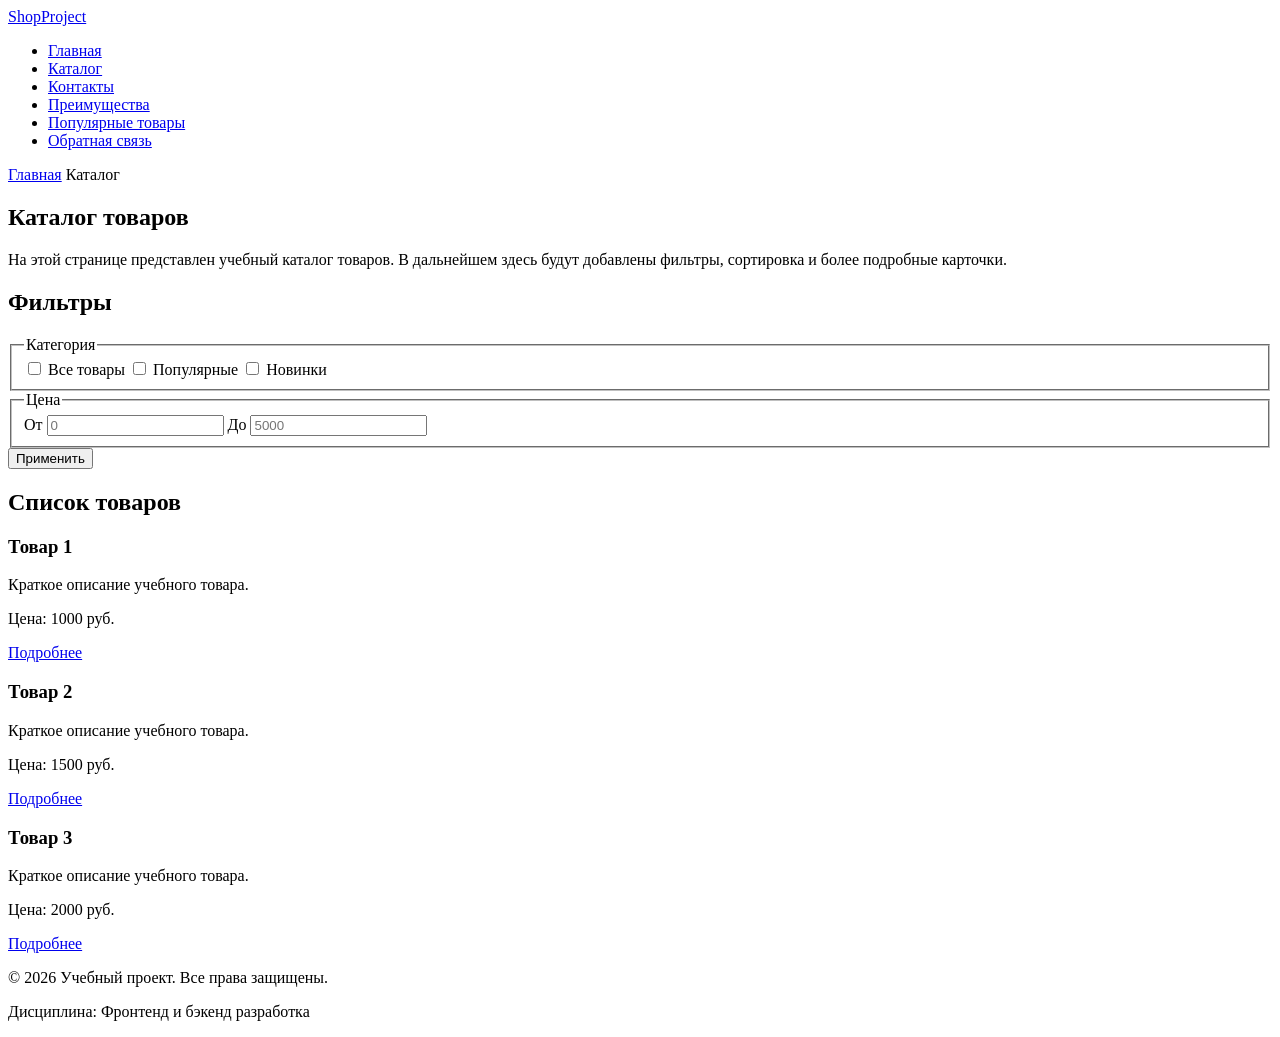
==== catalog.html @ d7f542c7 "56" ====
<!DOCTYPE html>
<html lang="ru">
<head>
  <meta charset="UTF-8">
  <meta name="viewport" content="width=device-width, initial-scale=1.0">
  <meta name="description" content="Каталог товаров учебного интернет-магазина.">
  <title>Каталог товаров — Учебный интернет-магазин</title>
  <link rel="stylesheet" href="css/style.css">
</head>
<body>
  <header>
    <div class="site-header">
      <a class="site-logo" href="index.html">ShopProject</a>

      <nav class="site-nav" aria-label="Основная навигация">
        <ul class="site-nav__list">
          <li><a href="index.html">Главная</a></li>
          <li><a href="catalog.html">Каталог</a></li>
          <li><a href="contacts.html">Контакты</a></li>
          <li><a href="index.html#advantages">Преимущества</a></li>
          <li><a href="index.html#popular">Популярные товары</a></li>
          <li><a href="index.html#contacts">Обратная связь</a></li>
        </ul>
      </nav>
    </div>
  </header>

  <main>
    <nav class="breadcrumbs" aria-label="Хлебные крошки">
      <a href="index.html">Главная</a>
      <span>Каталог</span>
    </nav>

    <section class="section">
      <h1>Каталог товаров</h1>
      <p>
        На этой странице представлен учебный каталог товаров.
        В дальнейшем здесь будут добавлены фильтры, сортировка и более
        подробные карточки.
      </p>
    </section>

    <section class="catalog-layout">
      <aside class="catalog-filters">
        <h2>Фильтры</h2>

        <form class="filters-form" action="#" method="get">
          <fieldset>
            <legend>Категория</legend>

            <label>
              <input type="checkbox" name="category" value="all">
              Все товары
            </label>

            <label>
              <input type="checkbox" name="category" value="popular">
              Популярные
            </label>

            <label>
              <input type="checkbox" name="category" value="new">
              Новинки
            </label>
          </fieldset>

          <fieldset>
            <legend>Цена</legend>

            <label for="price-from">От</label>
            <input id="price-from" name="price-from" type="number" min="0" placeholder="0">

            <label for="price-to">До</label>
            <input id="price-to" name="price-to" type="number" min="0" placeholder="5000">
          </fieldset>

          <button class="button" type="submit">Применить</button>
        </form>
      </aside>

      <section class="catalog-products">
        <h2>Список товаров</h2>

        <div class="products-grid">
          <article class="product-card">
            <h3>Товар 1</h3>
            <p>Краткое описание учебного товара.</p>
            <p>Цена: 1000 руб.</p>
            <a class="button" href="index.html#popular">Подробнее</a>
          </article>

          <article class="product-card">
            <h3>Товар 2</h3>
            <p>Краткое описание учебного товара.</p>
            <p>Цена: 1500 руб.</p>
            <a class="button" href="index.html#popular">Подробнее</a>
          </article>

          <article class="product-card">
            <h3>Товар 3</h3>
            <p>Краткое описание учебного товара.</p>
            <p>Цена: 2000 руб.</p>
            <a class="button" href="index.html#popular">Подробнее</a>
          </article>
        </div>
      </section>
    </section>
  </main>

  <footer>
    <p>&copy; 2026 Учебный проект. Все права защищены.</p>
    <p>Дисциплина: Фронтенд и бэкенд разработка</p>
  </footer>
</body>
</html>
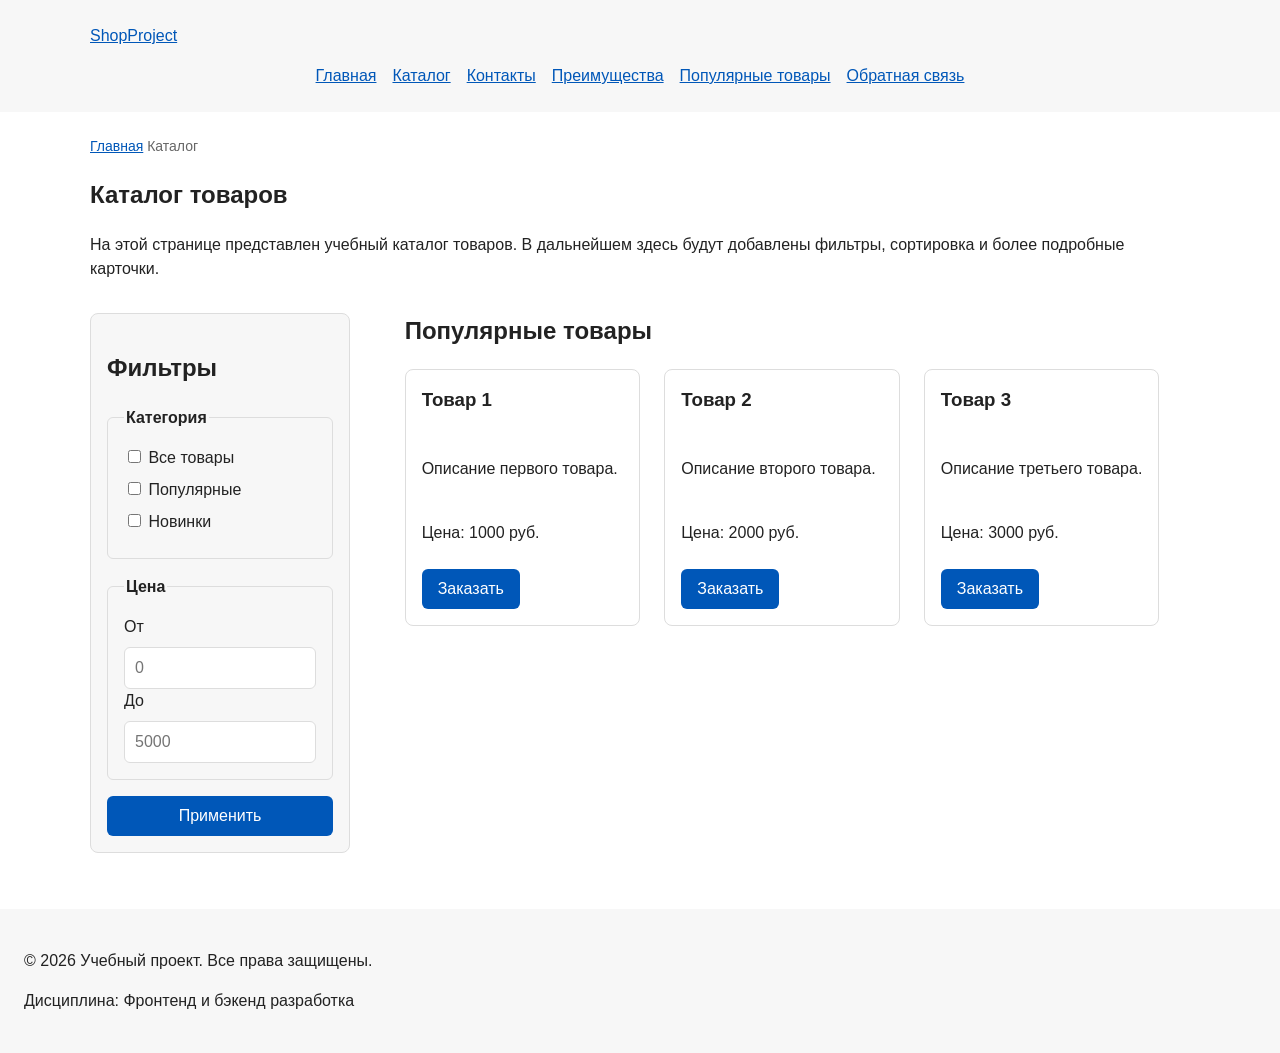
==== commit 9a079403: "jk" ====
--- a/catalog.html
+++ b/catalog.html
@@ -77,35 +77,35 @@
           <button class="button" type="submit">Применить</button>
         </form>
       </aside>
+      <section class="section" id="popular">
+  <h2>Популярные товары</h2>
+  <div class="products-grid">
+    <!-- Первая карточка -->
+    <article class="product-card">
+      <h3 class="product-card__title">Товар 1</h3>
+      <p>Описание первого товара.</p>
+      <p>Цена: 1000 руб.</p>
+      <button class="button product-card__button" type="button" data-product="Товар 1">Заказать</button>
+    </article>
 
-      <section class="catalog-products">
-        <h2>Список товаров</h2>
+    <!-- Вторая карточка -->
+    <article class="product-card">
+      <h3 class="product-card__title">Товар 2</h3>
+      <p>Описание второго товара.</p>
+      <p>Цена: 2000 руб.</p>
+      <button class="button product-card__button" type="button" data-product="Товар 2">Заказать</button>
+    </article>
 
-        <div class="products-grid">
-          <article class="product-card">
-            <h3>Товар 1</h3>
-            <p>Краткое описание учебного товара.</p>
-            <p>Цена: 1000 руб.</p>
-            <a class="button" href="index.html#popular">Подробнее</a>
-          </article>
-
-          <article class="product-card">
-            <h3>Товар 2</h3>
-            <p>Краткое описание учебного товара.</p>
-            <p>Цена: 1500 руб.</p>
-            <a class="button" href="index.html#popular">Подробнее</a>
-          </article>
-
-          <article class="product-card">
-            <h3>Товар 3</h3>
-            <p>Краткое описание учебного товара.</p>
-            <p>Цена: 2000 руб.</p>
-            <a class="button" href="index.html#popular">Подробнее</a>
-          </article>
-        </div>
-      </section>
-    </section>
-  </main>
+    <!-- Третья карточка -->
+    <article class="product-card">
+      <h3 class="product-card__title">Товар 3</h3>
+      <p>Описание третьего товара.</p>
+      <p>Цена: 3000 руб.</p>
+      <button class="button product-card__button" type="button" data-product="Товар 3">Заказать</button>
+    </article>
+  </div>
+</section>
+</main>
 
   <footer>
     <p>&copy; 2026 Учебный проект. Все права защищены.</p>
--- a/css/style.css
+++ b/css/style.css
@@ -0,0 +1,386 @@
+/* ===============================
+   1. Переменные проекта
+   =============================== */
+
+:root {
+  /* Цвета */
+  --color-bg: #ffffff;
+  --color-text: #222222;
+  --color-muted: #666666;
+  --color-primary: #0057b8;
+  --color-primary-dark: #003f86;
+  --color-border: #dddddd;
+  --color-surface: #f7f7f7;
+  --color-surface-accent: #eef5ff;
+  --color-danger: #b00020;
+  --color-success: #168a2f;
+  --color-success-bg: #eefaf0;
+  --color-white: #ffffff;
+
+  /* Отступы */
+  --space-xs: 4px;
+  --space-sm: 8px;
+  --space-md: 16px;
+  --space-lg: 24px;
+  --space-xl: 32px;
+
+  /* Скругления */
+  --radius-sm: 6px;
+  --radius-md: 8px;
+  --radius-lg: 12px;
+
+  /* Размеры */
+  --container-width: 1100px;
+}
+
+/* ===============================
+   2. Базовые стили
+   =============================== */
+
+/* border-box: padding и border входят в ширину блока */
+* {
+  box-sizing: border-box;
+}
+
+/* Плавная прокрутка к якорям */
+html {
+  scroll-behavior: smooth;
+}
+
+/* margin: 0 убирает белую рамку вокруг страницы */
+body {
+  margin: 0;
+  font-family: Arial, sans-serif;
+  line-height: 1.5;
+  color: var(--color-text);
+  background-color: var(--color-bg);
+}
+
+header,
+main,
+footer {
+  padding: var(--space-lg);
+}
+
+header {
+  background-color: var(--color-surface);
+}
+
+footer {
+  background-color: var(--color-surface);
+}
+
+/* Подсветка раздела, на который перешли по якорю */
+:target {
+  outline: 2px dashed var(--color-primary);
+  outline-offset: 4px;
+}
+
+/* ===============================
+   3. Общие элементы интерфейса
+   =============================== */
+
+a {
+  color: var(--color-primary);
+}
+
+a:hover {
+  color: var(--color-primary-dark);
+}
+
+a:focus-visible {
+  outline: 2px solid var(--color-primary);
+  outline-offset: 3px;
+}
+
+.button {
+  display: inline-block;
+  padding: var(--space-sm) var(--space-md);
+  color: var(--color-white);
+  background-color: var(--color-primary);
+  text-decoration: none;
+  font: inherit;
+  border: none;
+  border-radius: var(--radius-sm);
+  cursor: pointer;
+}
+
+.button:hover {
+  color: var(--color-white);
+  background-color: var(--color-primary-dark);
+}
+
+.button:focus-visible {
+  outline: 2px solid var(--color-primary);
+  outline-offset: 3px;
+}
+
+.button:disabled {
+  opacity: 0.6;
+  cursor: not-allowed;
+}
+
+/* ===============================
+   4. Компоненты страницы
+   =============================== */
+
+/* Шапка */
+.site-header {
+  max-width: var(--container-width);
+  margin: 0 auto;
+}
+
+.site-header__logo { /* Переименовали */
+  font-weight: bold;
+  text-decoration: none;
+  color: var(--color-text);
+}
+
+.site-nav__list {
+  display: flex;
+  flex-wrap: wrap;
+  justify-content: center;
+  align-items: center;
+  gap: var(--space-md);
+  padding: 0;
+  margin: var(--space-md) 0 0;
+  list-style: none;
+}
+
+/* Убрали вложенность, добавили класс для ссылки */
+.site-nav__link {
+  display: inline-block;
+  padding: var(--space-sm) var(--space-md);
+  color: var(--color-primary);
+  text-decoration: none;
+  border-radius: var(--radius-sm);
+}
+
+.site-nav__link:hover {
+  color: var(--color-white);
+  background-color: var(--color-primary);
+}
+
+/* Добавим модификатор для активной ссылки (если нужно) */
+.site-nav__link--active {
+  color: var(--color-white);
+  background-color: var(--color-primary);
+}
+
+.breadcrumbs {
+  max-width: var(--container-width);
+  margin: 0 auto var(--space-md);
+  font-size: 14px;
+  color: var(--color-muted);
+}
+
+.breadcrumbs__link {
+  color: var(--color-primary);
+}
+
+.breadcrumbs__current::before {
+  content: " / ";
+  color: var(--color-muted);
+}
+/* Первый экран */
+.hero {
+  max-width: var(--container-width);
+  margin: 0 auto var(--space-xl);
+  padding: var(--space-xl) var(--space-lg);
+  background-color: var(--color-surface-accent);
+  border-radius: var(--radius-lg);
+}
+
+/* Разделы */
+.section {
+  max-width: var(--container-width);
+  margin: 0 auto var(--space-xl);
+}
+
+.section h2 {
+  margin-top: 0;
+}
+
+/* Сетка карточек (CSS Grid) */
+.products-grid {
+  display: grid;
+  grid-template-columns: repeat(3, 1fr);
+  gap: var(--space-lg);
+}
+
+/* Карточка товара (внутри — Flexbox) */
+/* Сам блок остается без изменений */
+.product-card {
+  display: flex;
+  flex-direction: column;
+  gap: var(--space-sm);
+  margin-bottom: 0;
+  padding: var(--space-md);
+  border: 1px solid var(--color-border);
+  border-radius: var(--radius-md);
+  background-color: var(--color-bg);
+}
+
+.product-card:hover {
+  border-color: var(--color-primary);
+}
+
+/* Элемент: заголовок карточки */
+.product-card__title {
+  margin-top: 0;
+}
+
+/* Элемент: кнопка внутри карточки */
+.product-card__button {
+  margin-top: auto;
+  align-self: flex-start;
+}
+/* Дополнительный блок */
+.aside-info {
+  max-width: var(--container-width);
+  margin: 0 auto var(--space-xl);
+  padding: var(--space-md);
+  border-left: 4px solid var(--color-primary);
+  background-color: var(--color-surface);
+}
+
+/* Страница каталога: фильтры + товары (CSS Grid) */
+.catalog-layout {
+  max-width: var(--container-width);
+  margin: 0 auto var(--space-xl);
+  display: grid;
+  grid-template-columns: 260px 1fr;
+  grid-template-areas: "filters products";
+  gap: var(--space-lg);
+}
+
+.catalog-filters {
+  grid-area: filters;
+  padding: var(--space-md);
+  border: 1px solid var(--color-border);
+  border-radius: var(--radius-md);
+  background-color: var(--color-surface);
+}
+
+.catalog-products {
+  grid-area: products;
+}
+
+.filters-form {
+  display: grid;
+  gap: var(--space-md);
+}
+
+.filters-form fieldset {
+  margin: 0;
+  padding: var(--space-md);
+  border: 1px solid var(--color-border);
+  border-radius: var(--radius-sm);
+}
+
+.filters-form legend {
+  font-weight: 700;
+}
+
+.filters-form label {
+  display: block;
+  margin-bottom: var(--space-sm);
+}
+
+.filters-form input[type="number"] {
+  width: 100%;
+  padding: 8px 10px;
+  border: 1px solid var(--color-border);
+  border-radius: var(--radius-sm);
+  font: inherit;
+}
+
+/* ===============================
+   5. Форма и модальное окно
+   =============================== */
+
+.order-dialog {
+  width: min(100% - 32px, 560px);
+  padding: var(--space-lg);
+  border: none;
+  border-radius: var(--radius-lg);
+}
+
+.order-dialog h2 {
+  margin-top: 0;
+}
+
+/* Затемнение фона */
+.order-dialog::backdrop {
+  background-color: rgba(0, 0, 0, 0.5);
+}
+
+.form-field {
+  margin-bottom: var(--space-md);
+}
+
+.form-field label {
+  display: block;
+  margin-bottom: var(--space-xs);
+}
+
+.form-field input,
+.form-field select,
+.form-field textarea {
+  width: 100%;
+  padding: 10px 12px;
+  border: 1px solid var(--color-border);
+  border-radius: var(--radius-sm);
+  font: inherit;
+}
+
+.form-field input[type="checkbox"] {
+  width: auto;
+}
+
+.form-field small {
+  display: block;
+  margin-top: var(--space-xs);
+  color: var(--color-muted);
+}
+
+/* Состояния полей */
+.form-field input:hover,
+.form-field select:hover,
+.form-field textarea:hover {
+  border-color: var(--color-primary);
+}
+
+.form-field input:focus-visible,
+.form-field select:focus-visible,
+.form-field textarea:focus-visible,
+.form-actions button:focus-visible {
+  outline: 2px solid var(--color-primary);
+  outline-offset: 3px;
+}
+
+/* Поля с ошибкой (aria-invalid ставит JavaScript) */
+[aria-invalid="true"] {
+  border-color: var(--color-danger);
+}
+
+.form-actions {
+  display: flex;
+  gap: 12px;
+  margin-top: 20px;
+}
+
+/* Сообщение об успешной отправке */
+.success-message {
+  max-width: var(--container-width);
+  margin: var(--space-lg) auto;
+  padding: var(--space-md);
+  border-left: 4px solid var(--color-success);
+  background-color: var(--color-success-bg);
+}
+
+header {
+    position: sticky;
+    top: 0;
+    z-index: 10;
+}
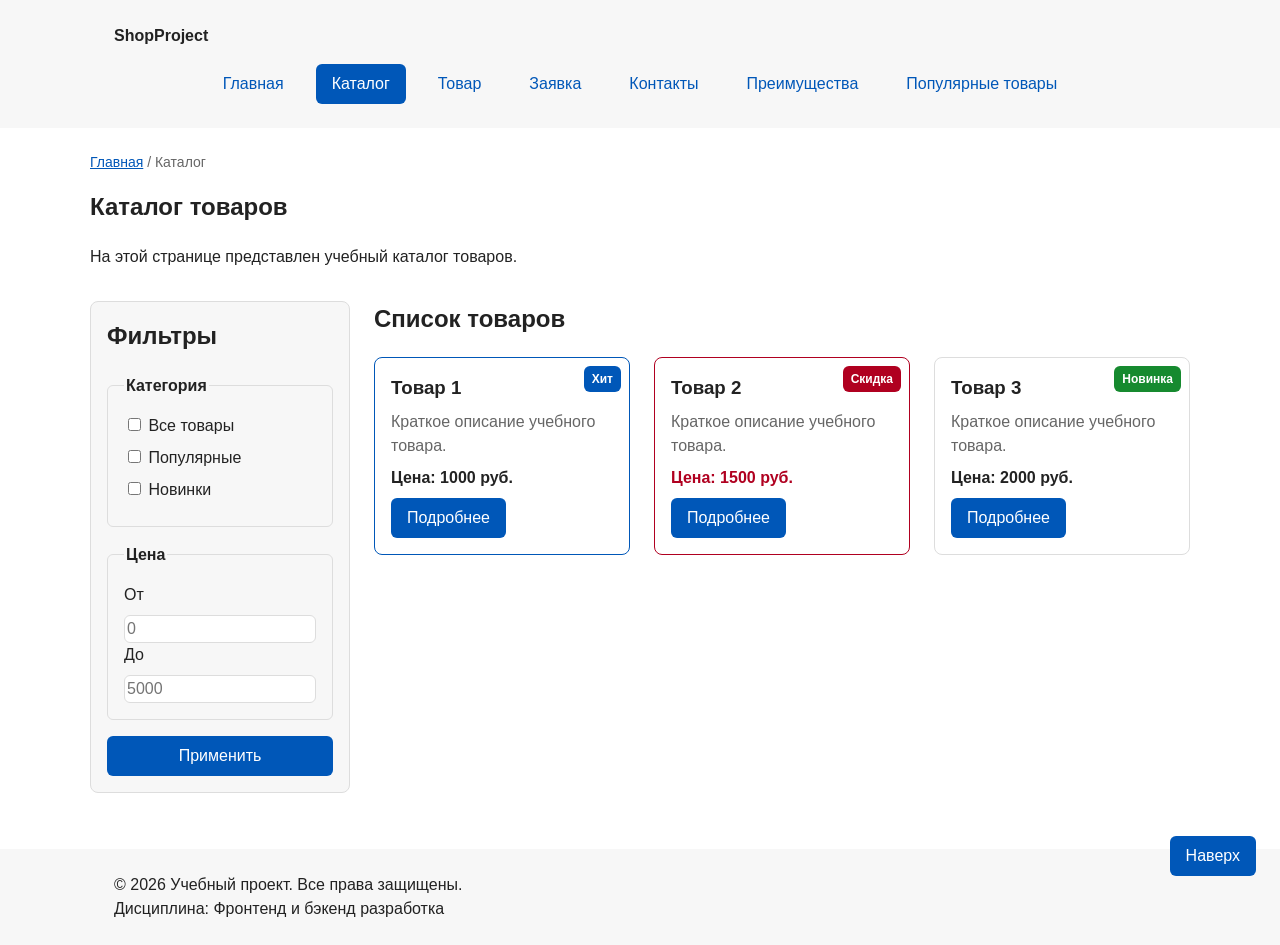
==== commit b84c966a: "hfk" ====
--- a/catalog.html
+++ b/catalog.html
@@ -8,108 +8,115 @@
   <link rel="stylesheet" href="css/style.css">
 </head>
 <body>
-  <header>
-    <div class="site-header">
-      <a class="site-logo" href="index.html">ShopProject</a>
+  <header class="site-header">
+    <div class="site-header__inner">
+      <a class="site-header__logo" href="index.html">ShopProject</a>
 
       <nav class="site-nav" aria-label="Основная навигация">
         <ul class="site-nav__list">
-          <li><a href="index.html">Главная</a></li>
-          <li><a href="catalog.html">Каталог</a></li>
-          <li><a href="contacts.html">Контакты</a></li>
-          <li><a href="index.html#advantages">Преимущества</a></li>
-          <li><a href="index.html#popular">Популярные товары</a></li>
-          <li><a href="index.html#contacts">Обратная связь</a></li>
+          <li class="site-nav__item"><a class="site-nav__link" href="index.html">Главная</a></li>
+          <li class="site-nav__item"><a class="site-nav__link site-nav__link--active" href="catalog.html">Каталог</a></li>
+          <li class="site-nav__item"><a class="site-nav__link" href="product.html">Товар</a></li>
+          <li class="site-nav__item"><a class="site-nav__link" href="order.html">Заявка</a></li>
+          <li class="site-nav__item"><a class="site-nav__link" href="contacts.html">Контакты</a></li>
+          <li class="site-nav__item"><a class="site-nav__link" href="index.html#advantages">Преимущества</a></li>
+          <li class="site-nav__item"><a class="site-nav__link" href="index.html#popular">Популярные товары</a></li>
         </ul>
       </nav>
     </div>
   </header>
 
-  <main>
+  <main class="page">
     <nav class="breadcrumbs" aria-label="Хлебные крошки">
-      <a href="index.html">Главная</a>
-      <span>Каталог</span>
+      <a class="breadcrumbs__link" href="index.html">Главная</a>
+      <span class="breadcrumbs__current">Каталог</span>
     </nav>
 
     <section class="section">
-      <h1>Каталог товаров</h1>
-      <p>
-        На этой странице представлен учебный каталог товаров.
-        В дальнейшем здесь будут добавлены фильтры, сортировка и более
-        подробные карточки.
-      </p>
+      <h1 class="section__title">Каталог товаров</h1>
+      <p>На этой странице представлен учебный каталог товаров.</p>
     </section>
 
     <section class="catalog-layout">
       <aside class="catalog-filters">
-        <h2>Фильтры</h2>
+        <h2 class="catalog-filters__title">Фильтры</h2>
 
         <form class="filters-form" action="#" method="get">
-          <fieldset>
-            <legend>Категория</legend>
+          <fieldset class="filters-form__group">
+            <legend class="filters-form__legend">Категория</legend>
 
-            <label>
+            <label class="filters-form__label">
               <input type="checkbox" name="category" value="all">
               Все товары
             </label>
 
-            <label>
+            <label class="filters-form__label">
               <input type="checkbox" name="category" value="popular">
               Популярные
             </label>
 
-            <label>
+            <label class="filters-form__label">
               <input type="checkbox" name="category" value="new">
               Новинки
             </label>
           </fieldset>
 
-          <fieldset>
-            <legend>Цена</legend>
+          <fieldset class="filters-form__group">
+            <legend class="filters-form__legend">Цена</legend>
 
-            <label for="price-from">От</label>
-            <input id="price-from" name="price-from" type="number" min="0" placeholder="0">
+            <label class="filters-form__label" for="price-from">От</label>
+            <input class="filters-form__input" id="price-from" name="price-from" type="number" min="0" placeholder="0">
 
-            <label for="price-to">До</label>
-            <input id="price-to" name="price-to" type="number" min="0" placeholder="5000">
+            <label class="filters-form__label" for="price-to">До</label>
+            <input class="filters-form__input" id="price-to" name="price-to" type="number" min="0" placeholder="5000">
           </fieldset>
 
-          <button class="button" type="submit">Применить</button>
+          <button class="button button--primary" type="submit">Применить</button>
         </form>
       </aside>
-      <section class="section" id="popular">
-  <h2>Популярные товары</h2>
-  <div class="products-grid">
-    <!-- Первая карточка -->
-    <article class="product-card">
-      <h3 class="product-card__title">Товар 1</h3>
-      <p>Описание первого товара.</p>
-      <p>Цена: 1000 руб.</p>
-      <button class="button product-card__button" type="button" data-product="Товар 1">Заказать</button>
-    </article>
 
-    <!-- Вторая карточка -->
-    <article class="product-card">
-      <h3 class="product-card__title">Товар 2</h3>
-      <p>Описание второго товара.</p>
-      <p>Цена: 2000 руб.</p>
-      <button class="button product-card__button" type="button" data-product="Товар 2">Заказать</button>
-    </article>
+      <section class="catalog-products">
+        <h2 class="catalog-products__title">Список товаров</h2>
 
-    <!-- Третья карточка -->
-    <article class="product-card">
-      <h3 class="product-card__title">Товар 3</h3>
-      <p>Описание третьего товара.</p>
-      <p>Цена: 3000 руб.</p>
-      <button class="button product-card__button" type="button" data-product="Товар 3">Заказать</button>
-    </article>
-  </div>
-</section>
-</main>
+        <div class="products-grid">
+          <article class="product-card product-card--featured">
+            <span class="product-card__badge">Хит</span>
+            <h3 class="product-card__title">Товар 1</h3>
+            <p class="product-card__description">Краткое описание учебного товара.</p>
+            <p class="product-card__price">Цена: 1000 руб.</p>
+            <a class="button button--primary product-card__button" href="product.html">Подробнее</a>
+          </article>
 
-  <footer>
-    <p>&copy; 2026 Учебный проект. Все права защищены.</p>
-    <p>Дисциплина: Фронтенд и бэкенд разработка</p>
+          <article class="product-card product-card--discount">
+            <span class="product-card__badge product-card__badge--discount">Скидка</span>
+            <h3 class="product-card__title"
+
+
+>Товар 2</h3>
+            <p class="product-card__description">Краткое описание учебного товара.</p>
+            <p class="product-card__price">Цена: 1500 руб.</p>
+            <a class="button button--primary product-card__button" href="product.html">Подробнее</a>
+          </article>
+
+          <article class="product-card">
+            <span class="product-card__badge product-card__badge--new">Новинка</span>
+            <h3 class="product-card__title">Товар 3</h3>
+            <p class="product-card__description">Краткое описание учебного товара.</p>
+            <p class="product-card__price">Цена: 2000 руб.</p>
+            <a class="button button--primary product-card__button" href="product.html">Подробнее</a>
+          </article>
+        </div>
+      </section>
+    </section>
+  </main>
+
+  <footer class="site-footer">
+    <div class="site-footer__inner">
+      <p class="site-footer__text">&copy; 2026 Учебный проект. Все права защищены.</p>
+      <p class="site-footer__text">Дисциплина: Фронтенд и бэкенд разработка</p>
+    </div>
   </footer>
+
+  <a class="to-top" href="#top">Наверх</a>
 </body>
 </html>
--- a/css/style.css
+++ b/css/style.css
@@ -37,17 +37,17 @@
    2. Базовые стили
    =============================== */
 
-/* border-box: padding и border входят в ширину блока */
 * {
   box-sizing: border-box;
 }
 
-/* Плавная прокрутка к якорям */
+/* Плавная прокрутка; scroll-padding-top — чтобы закреплённая шапка
+   не закрывала раздел при переходе по якорю */
 html {
   scroll-behavior: smooth;
-}
-
-/* margin: 0 убирает белую рамку вокруг страницы */
+  scroll-padding-top: 140px;
+}
+
 body {
   margin: 0;
   font-family: Arial, sans-serif;
@@ -56,18 +56,17 @@
   background-color: var(--color-bg);
 }
 
-header,
-main,
-footer {
-  padding: var(--space-lg);
-}
-
-header {
-  background-color: var(--color-surface);
-}
-
-footer {
-  background-color: var(--color-surface);
+a {
+  color: var(--color-primary);
+}
+
+a:hover {
+  color: var(--color-primary-dark);
+}
+
+a:focus-visible {
+  outline: 2px solid var(--color-primary);
+  outline-offset: 3px;
 }
 
 /* Подсветка раздела, на который перешли по якорю */
@@ -76,38 +75,44 @@
   outline-offset: 4px;
 }
 
-/* ===============================
-   3. Общие элементы интерфейса
-   =============================== */
-
-a {
-  color: var(--color-primary);
-}
-
-a:hover {
-  color: var(--color-primary-dark);
-}
-
-a:focus-visible {
-  outline: 2px solid var(--color-primary);
-  outline-offset: 3px;
-}
+/* Основная область страницы (тег main) */
+.page {
+  padding: var(--space-lg);
+}
+
+/* ===============================
+   3. Блок button
+   =============================== */
 
 .button {
   display: inline-block;
   padding: var(--space-sm) var(--space-md);
-  color: var(--color-white);
-  background-color: var(--color-primary);
-  text-decoration: none;
-  font: inherit;
   border: none;
   border-radius: var(--radius-sm);
+  font: inherit;
+  text-decoration: none;
   cursor: pointer;
 }
 
-.button:hover {
+.button--primary {
+  color: var(--color-white);
+  background-color: var(--color-primary);
+}
+
+.button--primary:hover {
   color: var(--color-white);
   background-color: var(--color-primary-dark);
+}
+
+.button--secondary {
+  color: var(--color-primary);
+  background-color: transparent;
+  border: 1px solid var(--color-primary);
+}
+
+.button--secondary:hover {
+  color: var(--color-white);
+  background-color: var(--color-primary);
 }
 
 .button:focus-visible {
@@ -115,25 +120,34 @@
   outline-offset: 3px;
 }
 
-.button:disabled {
+.button:disabled,
+.button--disabled {
   opacity: 0.6;
   cursor: not-allowed;
 }
 
 /* ===============================
-   4. Компоненты страницы
-   =============================== */
-
-/* Шапка */
+   4. Шапка и навигация
+   =============================== */
+
+/* position: sticky — шапка «прилипает» к верху при прокрутке */
 .site-header {
+  position: sticky;
+  top: 0;
+  z-index: 10;
+  background-color: var(--color-surface);
+}
+
+.site-header__inner {
   max-width: var(--container-width);
   margin: 0 auto;
-}
-
-.site-header__logo { /* Переименовали */
-  font-weight: bold;
+  padding: var(--space-lg);
+}
+
+.site-header__logo {
+  font-weight: 700;
+  color: var(--color-text);
   text-decoration: none;
-  color: var(--color-text);
 }
 
 .site-nav__list {
@@ -147,7 +161,6 @@
   list-style: none;
 }
 
-/* Убрали вложенность, добавили класс для ссылки */
 .site-nav__link {
   display: inline-block;
   padding: var(--space-sm) var(--space-md);
@@ -161,11 +174,19 @@
   background-color: var(--color-primary);
 }
 
-/* Добавим модификатор для активной ссылки (если нужно) */
+.site-nav__link:focus-visible {
+  outline: 2px solid var(--color-primary);
+  outline-offset: 3px;
+}
+
 .site-nav__link--active {
   color: var(--color-white);
   background-color: var(--color-primary);
 }
+
+/* ===============================
+   5. Хлебные крошки
+   =============================== */
 
 .breadcrumbs {
   max-width: var(--container-width);
@@ -182,7 +203,14 @@
   content: " / ";
   color: var(--color-muted);
 }
-/* Первый экран */
+
+/* ===============================
+   6. Hero, разде
+
+
+лы, списки
+   =============================== */
+
 .hero {
   max-width: var(--container-width);
   margin: 0 auto var(--space-xl);
@@ -191,30 +219,56 @@
   border-radius: var(--radius-lg);
 }
 
-/* Разделы */
+.hero__title {
+  margin-top: 0;
+}
+
+.hero__text {
+  margin-top: 0;
+}
+
 .section {
   max-width: var(--container-width);
   margin: 0 auto var(--space-xl);
 }
 
-.section h2 {
+.section__title {
   margin-top: 0;
 }
 
-/* Сетка карточек (CSS Grid) */
+.advantages-list {
+  margin: 0;
+  padding-left: var(--space-lg);
+}
+
+.advantages-list__item {
+  margin-bottom: var(--space-xs);
+}
+
+.contacts-list {
+  padding-left: var(--space-lg);
+}
+
+.contacts-list__item {
+  margin-bottom: var(--space-xs);
+}
+
+/* ===============================
+   7. Сетка товаров и карточка
+   =============================== */
+
 .products-grid {
   display: grid;
   grid-template-columns: repeat(3, 1fr);
   gap: var(--space-lg);
 }
 
-/* Карточка товара (внутри — Flexbox) */
-/* Сам блок остается без изменений */
+/* position: relative — карточка становится «опорой» для бейджа */
 .product-card {
+  position: relative;
   display: flex;
   flex-direction: column;
   gap: var(--space-sm);
-  margin-bottom: 0;
   padding: var(--space-md);
   border: 1px solid var(--color-border);
   border-radius: var(--radius-md);
@@ -225,17 +279,63 @@
   border-color: var(--color-primary);
 }
 
-/* Элемент: заголовок карточки */
+.product-card--featured {
+  border-color: var(--color-primary);
+}
+
+.product-card--discount {
+  border-color: var(--color-danger);
+}
+
+/* position: absolute — бейдж в правом верхнем углу карточки */
+.product-card__badge {
+  position: absolute;
+  top: var(--space-sm);
+  right: var(--space-sm);
+  padding: 4px 8px;
+  font-size: 12px;
+  font-weight: 700;
+  color: var(--color-white);
+  background-color: var(--color-primary);
+  border-radius: var(--radius-sm);
+}
+
+.product-card__badge--discount {
+  background-color: var(--color-danger);
+}
+
+.product-card__badge--new {
+  background-color: var(--color-success);
+}
+
 .product-card__title {
-  margin-top: 0;
-}
-
-/* Элемент: кнопка внутри карточки */
+  margin: 0;
+  color: var(--color-text);
+}
+
+.product-card__description {
+  margin: 0;
+  color: var(--color-muted);
+}
+
+.product-card__price {
+  margin: 0;
+  font-weight: 700;
+}
+
+.product-card--discount .product-card__price {
+  color: var(--color-danger);
+}
+
 .product-card__button {
   margin-top: auto;
   align-self: flex-start;
 }
-/* Дополнительный блок */
+
+/* ===============================
+   8. Дополнительные блоки
+   =============================== */
+
 .aside-info {
   max-width: var(--container-width);
   margin: 0 auto var(--space-xl);
@@ -244,7 +344,36 @@
   background-color: var(--color-surface);
 }
 
-/* Страница каталога: фильтры + товары (CSS Grid) */
+.aside-info__title {
+  margin-top: 0;
+}
+
+.aside-info__text {
+  margin-bottom: 0;
+}
+
+/* Вопросы и ответы (тег details) */
+.faq__item {
+  margin-bottom: var(--space-sm);
+  padding: var(--space-sm) var(--space-md);
+  border: 1px solid var(--color-border);
+  border-radius: var(--radius-md);
+}
+
+.faq__question {
+  font-weight: 700;
+  cursor: pointer;
+}
+
+.faq__answer {
+  margin: var(--space-sm) 0 0;
+  color: var(--color-muted);
+}
+
+/* ===============================
+   9. Страница каталога
+   =============================== */
+
 .catalog-layout {
   max-width: var(--container-width);
   margin: 0 auto var(--space-xl);
@@ -262,8 +391,16 @@
   background-color: var(--color-surface);
 }
 
+.catalog-filters__title {
+  margin-top: 0;
+}
+
 .catalog-products {
   grid-area: products;
+}
+
+.catalog-products__title {
+  margin-top: 0;
 }
 
 .filters-form {
@@ -271,62 +408,160 @@
   gap: var(--space-md);
 }
 
-.filters-form fieldset {
+.filters-form__group {
   margin: 0;
   padding: var(--space-md);
   border: 1px solid var(--color-border);
   border-radius: var(--radius-sm);
 }
 
-.filters-form legend {
+.filters-form__legend {
   font-weight: 700;
 }
 
-.filters-form label {
+.filters-form__label {
   display: block;
   margin-bottom: var(--space-sm);
 }
 
-.filters-form input[type="number"] {
+.filters-form__input {
   width: 100%;
-  padding: 8px 10px;
+  padding: 8px 10
+
+
+px;
   border: 1px solid var(--color-border);
   border-radius: var(--radius-sm);
   font: inherit;
 }
 
 /* ===============================
-   5. Форма и модальное окно
+   10. Страница товара и таблица
+   =============================== */
+
+.product-page {
+  max-width: var(--container-width);
+  margin: 0 auto var(--space-xl);
+  display: grid;
+  grid-template-columns: 1fr 1fr;
+  gap: var(--space-lg);
+}
+
+.product-page__image {
+  width: 100%;
+  height: auto;
+  border-radius: var(--radius-lg);
+}
+
+.product-page__title {
+  margin-top: 0;
+}
+
+.product-page__price {
+  font-size: 24px;
+  font-weight: 700;
+}
+
+.product-page__actions {
+  display: flex;
+  flex-wrap: wrap;
+  gap: var(--space-md);
+}
+
+.product-table {
+  width: 100%;
+  border-collapse: collapse;
+}
+
+.product-table__caption {
+  margin-bottom: var(--space-sm);
+  text-align: left;
+  font-weight: 700;
+}
+
+.product-table__head,
+.product-table__cell {
+  padding: var(--space-sm) var(--space-md);
+  border: 1px solid var(--color-border);
+  text-align: left;
+}
+
+.product-table__head {
+  background-color: var(--color-surface);
+}
+
+/* ===============================
+   11. Форма и модальное окно
    =============================== */
 
 .order-dialog {
   width: min(100% - 32px, 560px);
-  padding: var(--space-lg);
+  max-height: 90vh;
+  padding: 0;
   border: none;
   border-radius: var(--radius-lg);
 }
 
-.order-dialog h2 {
-  margin-top: 0;
-}
-
-/* Затемнение фона */
+/* display: flex только у открытого окна */
+.order-dialog[open] {
+  display: flex;
+  flex-direction: column;
+}
+
+.order-dialog__header {
+  display: flex;
+  justify-content: space-between;
+  align-items: center;
+  gap: var(--space-md);
+  padding: var(--space-md) var(--space-lg);
+  border-bottom: 1px solid var(--color-border);
+}
+
+.order-dialog__close {
+  padding: 0 var(--space-sm);
+  font-size: 28px;
+  line-height: 1;
+  color: var(--color-muted);
+  background: transparent;
+  border: none;
+  cursor: pointer;
+}
+
+.order-dialog__close:hover {
+  color: var(--color-text);
+}
+
+.order-dialog__close:focus-visible {
+  outline: 2px solid var(--color-primary);
+  outline-offset: 3px;
+}
+
+/* Форма внутри окна прокручивается, шапка и кнопки остаются на месте */
+.order-form--in-dialog {
+  overflow-y: auto;
+  padding: var(--space-lg);
+}
+
 .order-dialog::backdrop {
   background-color: rgba(0, 0, 0, 0.5);
 }
 
-.form-field {
+.order-dialog__title {
+  margin: 0;
+}
+
+.order-form__field {
   margin-bottom: var(--space-md);
 }
 
-.form-field label {
+.order-form__label {
   display: block;
   margin-bottom: var(--space-xs);
 }
 
-.form-field input,
-.form-field select,
-.form-field textarea {
+.order-form__input,
+.order-form__select,
+.order-form__textarea {
   width: 100%;
   padding: 10px 12px;
   border: 1px solid var(--color-border);
@@ -334,29 +569,40 @@
   font: inherit;
 }
 
-.form-field input[type="checkbox"] {
+.order-form__input:hover,
+.order-form__select:hover,
+.order-form__textarea:hover {
+  border-color: var(--color-primary);
+}
+
+.order-form__input:focus-visible,
+.order-form__select:focus-visible,
+.order-form__textarea:focus-visible {
+  outline: 2px solid var(--color-primary);
+  outline-offset: 3px;
+}
+
+.order-form__checkbox {
   width: auto;
 }
 
-.form-field small {
+.order-form__hint {
   display: block;
   margin-top: var(--space-xs);
   color: var(--color-muted);
 }
 
-/* Состояния полей */
-.form-field input:hover,
-.form-field select:hover,
-.form-field textarea:hover {
-  border-color: var(--color-primary);
-}
-
-.form-field input:focus-visible,
-.form-field select:focus-visible,
-.form-field textarea:focus-visible,
-.form-actions button:focus-visible {
-  outline: 2px solid var(--color-primary);
-  outline-offset: 3px;
+.order-form__actions {
+  display: flex;
+  gap: var(--space-md);
+  margin-top: var(--space-lg);
+}
+
+.order-form__actions--sticky {
+  position: sticky;
+  bottom: 0;
+  padding-top: var(--space-md);
+  background-color: var(--color-bg);
 }
 
 /* Поля с ошибкой (aria-invalid ставит JavaScript) */
@@ -364,23 +610,52 @@
   border-color: var(--color-danger);
 }
 
-.form-actions {
-  display: flex;
-  gap: 12px;
-  margin-top: 20px;
-}
-
-/* Сообщение об успешной отправке */
+/* Уведомление всегда видно внизу экрана */
 .success-message {
-  max-width: var(--container-width);
-  margin: var(--space-lg) auto;
+  position: fixed;
+  bottom: var(--space-lg);
+  left: 50%;
+  z-index: 30;
+  width: min(90%, 420px);
+  transform: translateX(-50%);
   padding: var(--space-md);
   border-left: 4px solid var(--color-success);
   background-color: var(--color-success-bg);
-}
-
-header {
-    position: sticky;
-    top: 0;
-    z-index: 10;
+  box-shadow: 0 4px 16px rgba(0, 0, 0, 0.15);
+}
+
+/* ===============================
+   12. Подвал и кнопка «Наверх»
+   =============================== */
+
+.site-footer {
+  background-color: var(--color-surface);
+}
+
+.site-footer__inner {
+  max-width: var(--container-width);
+  margin: 0 auto;
+  padding: var(--space-lg);
+}
+
+.site-footer__text {
+  margin: 0;
+}
+
+/* position: fixed — кнопка всегда в правом нижнем углу экрана */
+.to-top {
+  position: fixed;
+  right: var(--space-lg);
+  bottom: var(--space-lg);
+  z-index: 20;
+  padding: var(--space-sm) var(--space-md);
+  color: var(--color-white);
+  background-color: var(--color-primary);
+  border-radius: var(--radius-sm);
+  text-decoration: none;
+}
+
+.to-top:hover {
+  color: var(--color-white);
+  background-color: var(--color-primary-dark);
 }
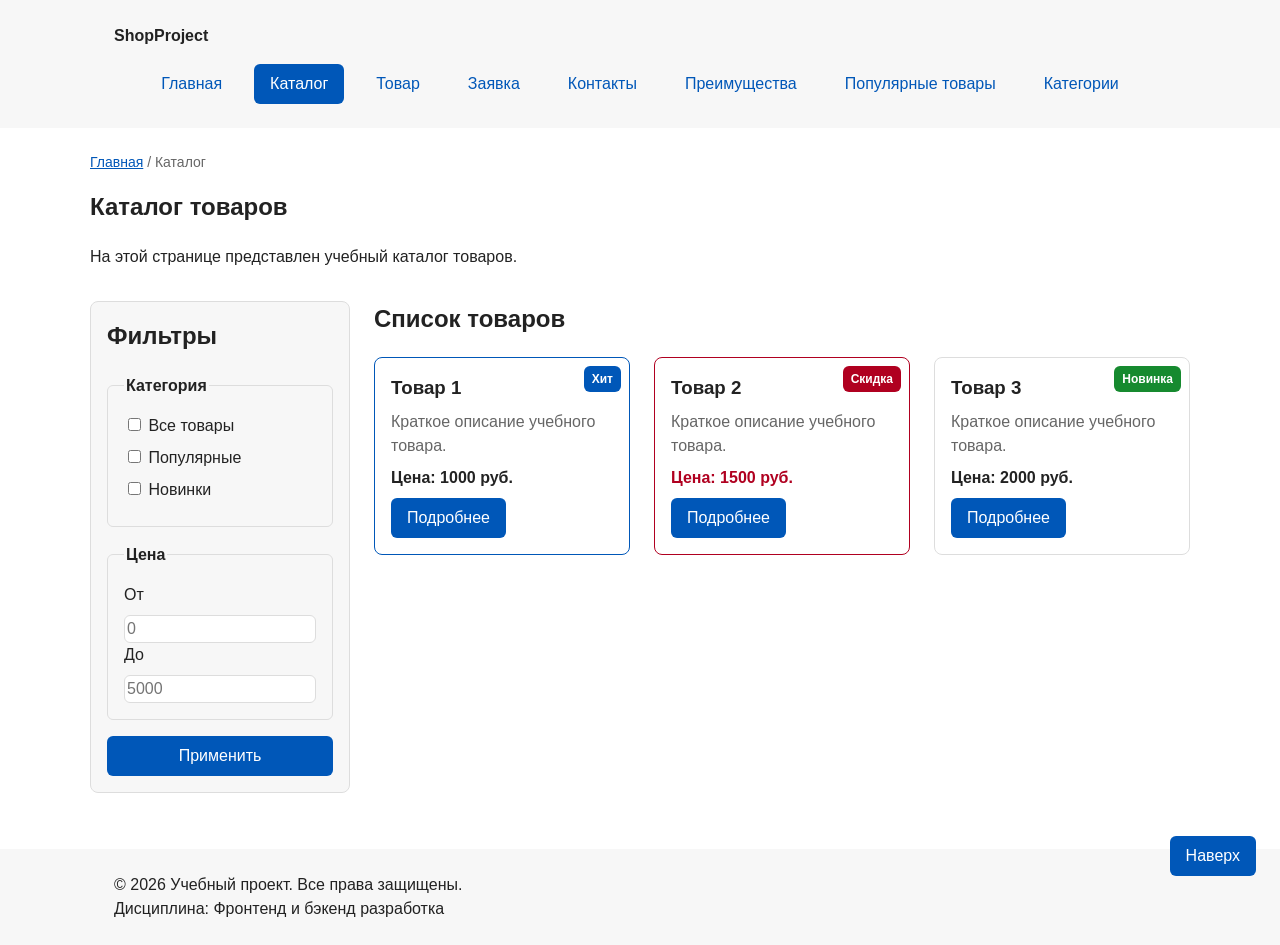
==== commit e2bc9d8f: "№ 4 11" ====
--- a/catalog.html
+++ b/catalog.html
@@ -21,6 +21,11 @@
           <li class="site-nav__item"><a class="site-nav__link" href="contacts.html">Контакты</a></li>
           <li class="site-nav__item"><a class="site-nav__link" href="index.html#advantages">Преимущества</a></li>
           <li class="site-nav__item"><a class="site-nav__link" href="index.html#popular">Популярные товары</a></li>
+          <li class="site-nav__item">
+            <a class="site-nav__link" href="category.html">
+              Категории
+            </a>
+          </li>
         </ul>
       </nav>
     </div>
--- a/css/style.css
+++ b/css/style.css
@@ -658,4 +658,136 @@
 .to-top:hover {
   color: var(--color-white);
   background-color: var(--color-primary-dark);
+}
+/* ===============================
+   Дополнительные функции:
+   отзывы, категории, липкие фильтры
+   =============================== */
+
+/* № 11. Закреплённая панель фильтров */
+.catalog-filters {
+  position: sticky;
+  top: 100px;
+  align-self: start;
+  max-height: calc(100vh - 120px);
+  overflow-y: auto;
+}
+
+/* № 6. Блок отзывов */
+.reviews {
+  margin-top: var(--space-xl);
+}
+
+.review {
+  margin-bottom: var(--space-md);
+  padding: var(--space-lg);
+  border: 1px solid var(--color-border);
+  border-radius: var(--radius-md);
+  background-color: var(--color-surface);
+}
+
+.review__header {
+  display: flex;
+  align-items: center;
+  justify-content: space-between;
+  flex-wrap: wrap;
+  gap: var(--space-sm);
+}
+
+.review__author {
+  margin: 0;
+  font-size: 18px;
+}
+
+.review__rating {
+  color: #e6a000;
+  letter-spacing: 2px;
+}
+
+.review__date {
+  margin: var(--space-xs) 0;
+  color: var(--color-muted);
+  font-size: 14px;
+}
+
+.review__text {
+  margin-bottom: 0;
+}
+
+.review-form {
+  margin-top: var(--space-xl);
+  padding: var(--space-lg);
+  border: 1px solid var(--color-border);
+  border-radius: var(--radius-md);
+}
+
+.review-form__label {
+  display: block;
+  margin-top: var(--space-md);
+  margin-bottom: var(--space-xs);
+  font-weight: bold;
+}
+
+.review-form__input {
+  display: block;
+  width: 100%;
+  margin-bottom: var(--space-md);
+  padding: 10px 12px;
+  border: 1px solid var(--color-border);
+  border-radius: var(--radius-sm);
+  font: inherit;
+}
+
+.review-form__input:focus {
+  outline: 2px solid var(--color-primary);
+  outline-offset: 2px;
+}
+
+/* № 4. Карточки категорий */
+.category-grid {
+  display: grid;
+  grid-template-columns: repeat(3, minmax(0, 1fr));
+  gap: var(--space-lg);
+  margin-top: var(--space-lg);
+}
+
+.category-card {
+  display: flex;
+  flex-direction: column;
+  align-items: flex-start;
+  padding: var(--space-lg);
+  border: 1px solid var(--color-border);
+  border-radius: var(--radius-md);
+  background-color: var(--color-surface);
+}
+
+.category-card__title {
+  margin-top: 0;
+  margin-bottom: var(--space-sm);
+}
+
+.category-card__text {
+  flex: 1;
+}
+
+.category-card .button {
+  margin-top: var(--space-sm);
+}
+
+/* Адаптация для телефонов и планшетов */
+max-width: 768px {
+  .catalog-filters {
+    position: static;
+    max-height: none;
+    overflow: visible;
+  }
+
+  .category-grid {
+    grid-template-columns: 1fr;
+  }
+
+  .review-form,
+  .review {
+    padding: var(--space-md);
+  }
 }
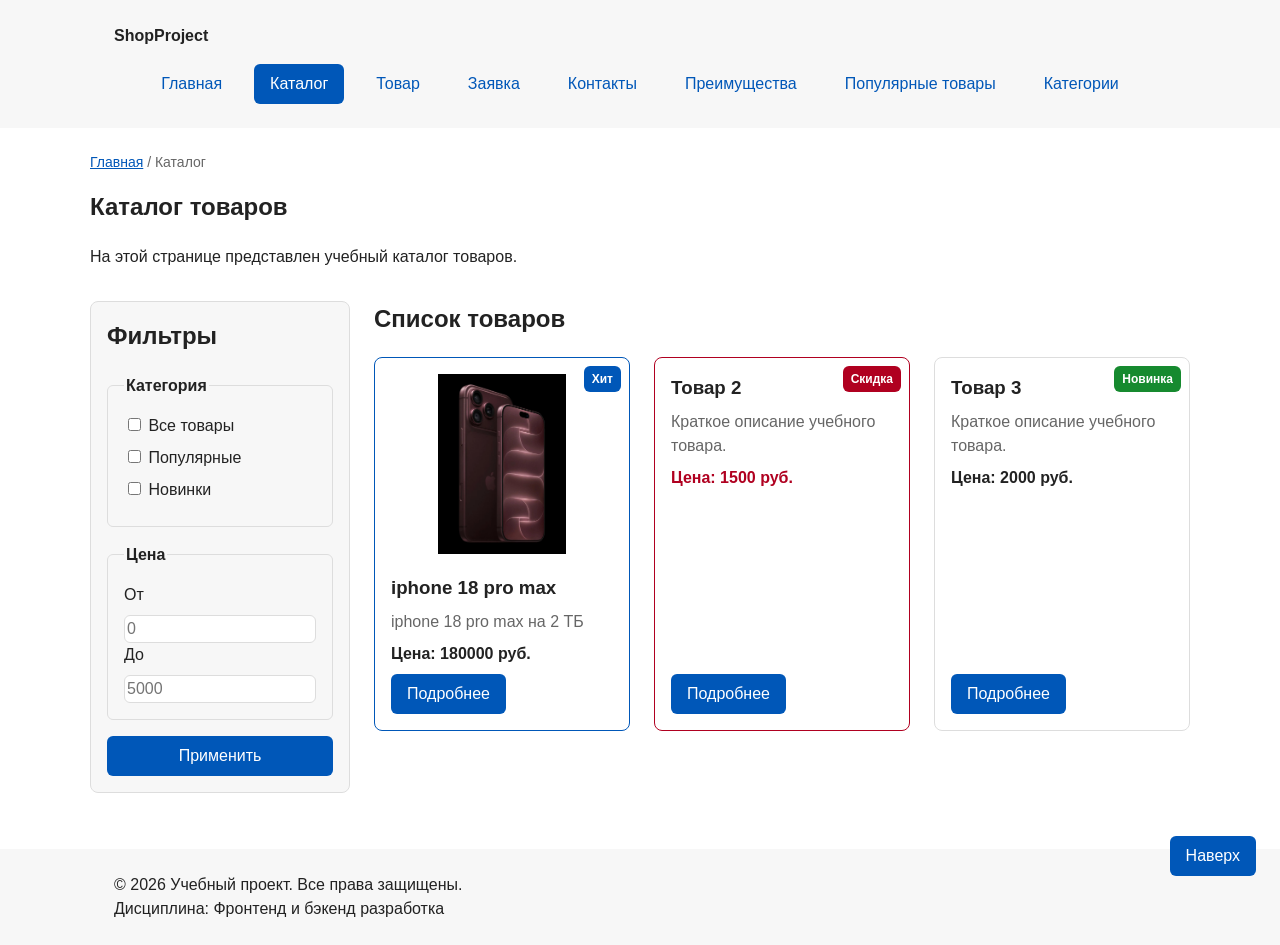
==== commit 706b2259: "image" ====
--- a/catalog.html
+++ b/catalog.html
@@ -85,10 +85,11 @@
 
         <div class="products-grid">
           <article class="product-card product-card--featured">
+            <img src="images/images 1.jpg" alt="iphone 18 pro max" class="product-card__image">
             <span class="product-card__badge">Хит</span>
-            <h3 class="product-card__title">Товар 1</h3>
-            <p class="product-card__description">Краткое описание учебного товара.</p>
-            <p class="product-card__price">Цена: 1000 руб.</p>
+            <h3 class="product-card__title">iphone 18 pro max</h3>
+            <p class="product-card__description">iphone 18 pro max на 2 ТБ</p>
+            <p class="product-card__price">Цена: 180000 руб.</p>
             <a class="button button--primary product-card__button" href="product.html">Подробнее</a>
           </article>
 
--- a/css/style.css
+++ b/css/style.css
@@ -790,4 +790,11 @@
   .review {
     padding: var(--space-md);
   }
+}
+.product-card__image {
+  display: block;
+  width: 100%;
+  height: 180px;
+  object-fit: contain;
+  margin-bottom: 12px;
 }
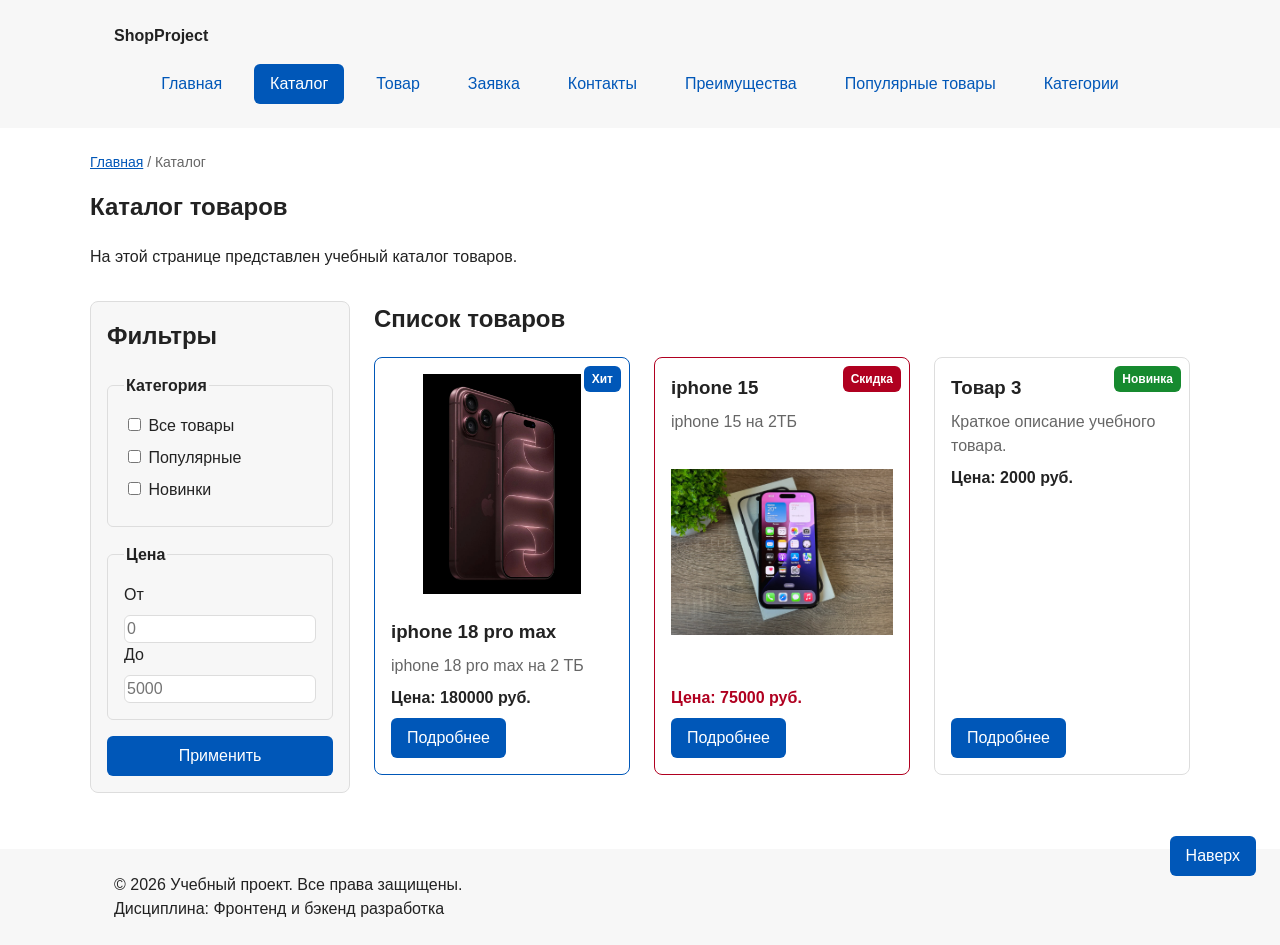
==== commit ad698c24: "image" ====
--- a/catalog.html
+++ b/catalog.html
@@ -98,9 +98,10 @@
             <h3 class="product-card__title"
 
 
->Товар 2</h3>
-            <p class="product-card__description">Краткое описание учебного товара.</p>
-            <p class="product-card__price">Цена: 1500 руб.</p>
+>iphone 15</h3>
+            <p class="product-card__description">iphone 15 на 2ТБ</p>
+             <img src="images/image 2.jpg" alt="iphone 15" class="product-card__image">
+            <p class="product-card__price">Цена: 75000 руб.</p>
             <a class="button button--primary product-card__button" href="product.html">Подробнее</a>
           </article>
 
--- a/css/style.css
+++ b/css/style.css
@@ -794,7 +794,10 @@
 .product-card__image {
   display: block;
   width: 100%;
-  height: 180px;
+  max-width: 240px;
+  height: 220px;
   object-fit: contain;
-  margin-bottom: 12px;
+  object-position: center;
+  margin: 0 auto 16px;
+  border-radius: 8px;
 }
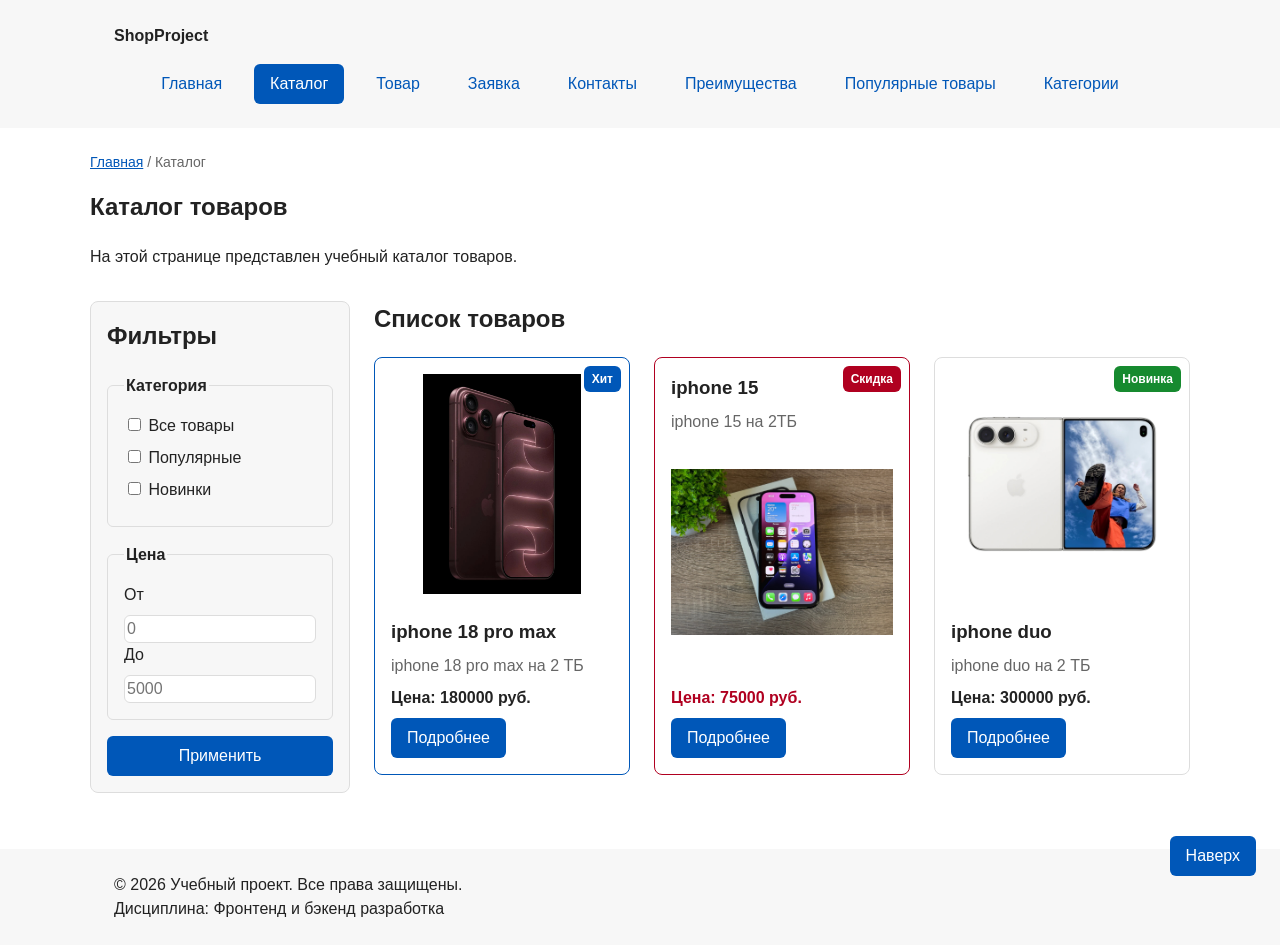
==== commit ac5b7eee: "image" ====
--- a/catalog.html
+++ b/catalog.html
@@ -107,9 +107,10 @@
 
           <article class="product-card">
             <span class="product-card__badge product-card__badge--new">Новинка</span>
-            <h3 class="product-card__title">Товар 3</h3>
-            <p class="product-card__description">Краткое описание учебного товара.</p>
-            <p class="product-card__price">Цена: 2000 руб.</p>
+             <img src="images/image 3.jpg" alt="iphone 18 duo" class="product-card__image">
+            <h3 class="product-card__title">iphone duo</h3>
+            <p class="product-card__description">iphone duo на 2 ТБ</p>
+            <p class="product-card__price">Цена: 300000 руб.</p>
             <a class="button button--primary product-card__button" href="product.html">Подробнее</a>
           </article>
         </div>
